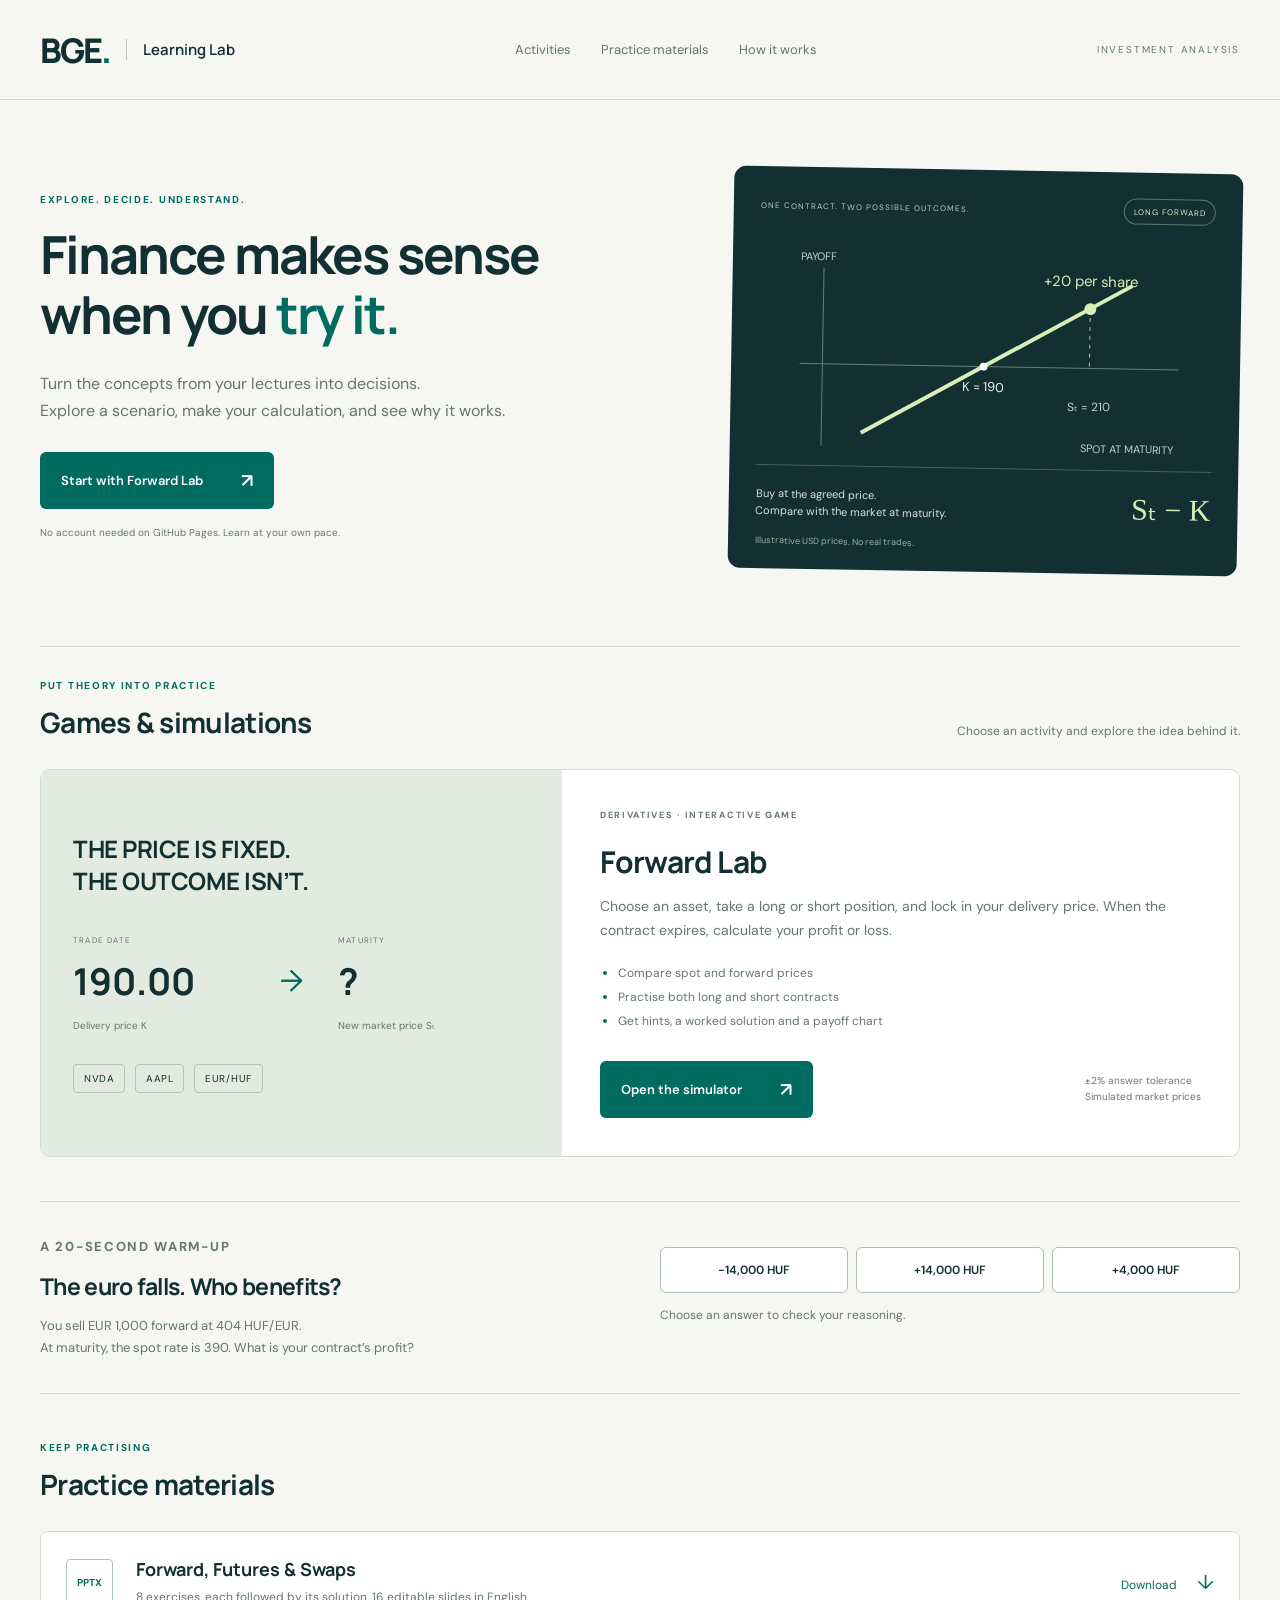
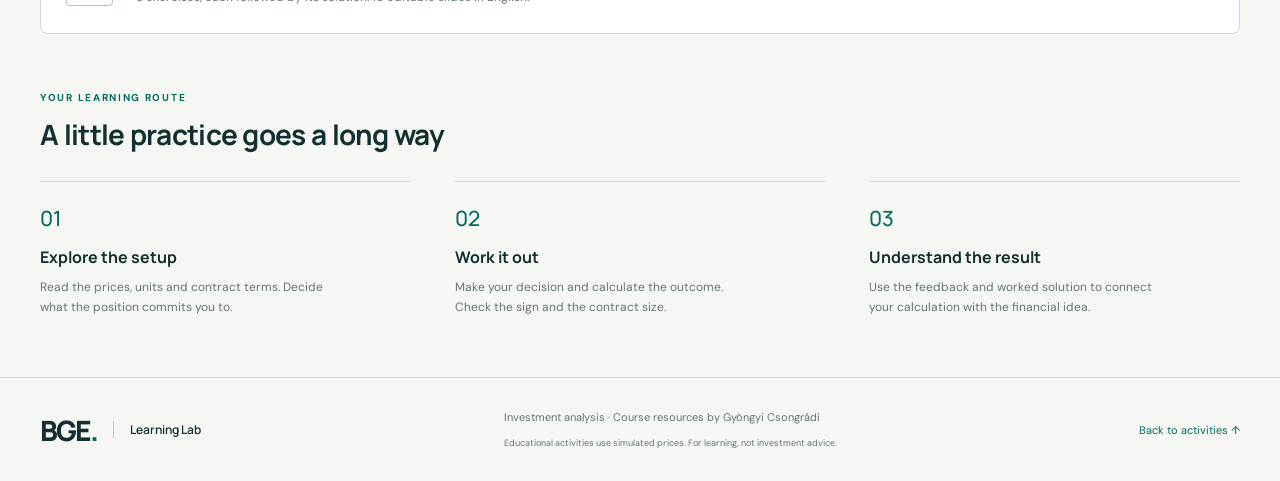
==== index.html @ b8fe4062 "Add files via upload" ====
<!doctype html><html lang="en"><head><meta charset="utf-8"><meta name="viewport" content="width=device-width,initial-scale=1"><title>BGE Learning Lab · Investment analysis</title><meta name="description" content="Interactive classroom games and practice materials for investment analysis. Explore forward contracts and check your understanding."><link rel="stylesheet" href="hub.css"></head><body><header><a href="./" class="brand" aria-label="BGE Learning Lab home"><span class="bge">BGE<span class="dot">.</span></span><span class="brand-name">Learning Lab</span></a><nav aria-label="Main navigation"><a href="#activities">Activities</a><a href="#materials">Practice materials</a><a href="#how">How it works</a></nav><span class="course">INVESTMENT ANALYSIS</span></header><main>
<section class="hero"><div class="hero-copy"><p class="eyebrow">EXPLORE. DECIDE. UNDERSTAND.</p><h1>Finance makes sense<br>when you <em>try it.</em></h1><p class="lead">Turn the concepts from your lectures into decisions.<br>Explore a scenario, make your calculation, and see why it works.</p><a class="button" href="forward-lab/">Start with Forward Lab <span aria-hidden="true">↗</span></a><p class="micro">No account needed on GitHub Pages. Learn at your own pace.</p></div><div class="hero-demo" aria-label="Example: long forward, delivery price 190 dollars, maturity spot 210 dollars, profit 20 dollars per share"><div class="demo-top"><span>ONE CONTRACT. TWO POSSIBLE OUTCOMES.</span><span class="demo-label">LONG FORWARD</span></div><svg viewBox="0 0 460 220" role="img" aria-label="Long forward payoff crosses zero at K equals 190 and becomes positive when the maturity spot exceeds K"><line x1="42" y1="122" x2="425" y2="122" stroke="#62817b" stroke-width="1"/><line x1="65" y1="25" x2="65" y2="205" stroke="#62817b" stroke-width="1"/><path d="M 105 191 L 377 38" fill="none" stroke="#d7efb6" stroke-width="4"/><line x1="335" y1="62" x2="335" y2="122" stroke="#a7c4b4" stroke-dasharray="4 5"/><circle cx="335" cy="62" r="6" fill="#d7efb6"/><circle cx="228" cy="122" r="4" fill="#fff"/><text x="228" y="147" text-anchor="middle" fill="#eaf2e9" font-size="13">K = 190</text><text x="335" y="165" text-anchor="middle" fill="#bed4cb" font-size="12">Sₜ = 210</text><text x="335" y="39" text-anchor="middle" fill="#d7efb6" font-size="15">+20 per share</text><text x="42" y="17" fill="#bed4cb" font-size="11">PAYOFF</text><text x="421" y="207" text-anchor="end" fill="#bed4cb" font-size="11">SPOT AT MATURITY</text></svg><div class="demo-bottom"><span>Buy at the agreed price.<br>Compare with the market at maturity.</span><strong>Sₜ − K</strong></div><p class="demo-foot">Illustrative USD prices. No real trades.</p></div></section>
<section id="activities" class="activities"><div class="section-heading"><div><p class="eyebrow">PUT THEORY INTO PRACTICE</p><h2>Games & simulations</h2></div><p>Choose an activity and explore the idea behind it.</p></div><article class="feature"><div class="feature-art"><div class="art-caption">THE PRICE IS FIXED.<br>THE OUTCOME ISN’T.</div><div class="prices"><div><span>TRADE DATE</span><b>190.00</b><small>Delivery price K</small></div><span class="price-arrow" aria-hidden="true">→</span><div><span>MATURITY</span><b>?</b><small>New market price Sₜ</small></div></div><div class="market-tags"><span>NVDA</span><span>AAPL</span><span>EUR/HUF</span></div></div><div class="feature-copy"><p class="eyebrow">DERIVATIVES · INTERACTIVE GAME</p><h3>Forward Lab</h3><p>Choose an asset, take a long or short position, and lock in your delivery price. When the contract expires, calculate your profit or loss.</p><ul><li>Compare spot and forward prices</li><li>Practise both long and short contracts</li><li>Get hints, a worked solution and a payoff chart</li></ul><div class="feature-end"><a class="button" href="forward-lab/">Open the simulator <span aria-hidden="true">↗</span></a><span class="tolerance">±2% answer tolerance<br>Simulated market prices</span></div></div></article></section>
<section class="quick-check" aria-labelledby="quick-title"><div><p class="eyebrow">A 20-SECOND WARM-UP</p><h2 id="quick-title">The euro falls. Who benefits?</h2><p>You sell EUR 1,000 forward at 404 HUF/EUR.<br>At maturity, the spot rate is 390. What is your contract’s profit?</p></div><div class="quiz"><div class="answers" role="group" aria-label="Choose the short forward profit"><button data-answer="wrong">−14,000 HUF</button><button data-answer="correct">+14,000 HUF</button><button data-answer="wrong">+4,000 HUF</button></div><p id="quiz-feedback" role="status" aria-live="polite">Choose an answer to check your reasoning.</p></div></section>
<section id="materials" class="materials"><div class="section-heading"><div><p class="eyebrow">KEEP PRACTISING</p><h2>Practice materials</h2></div></div><a class="resource" href="materials/Forward_Futures_Swaps_Practice_EN.pptx" download><span class="file-type">PPTX</span><div><h3>Forward, Futures & Swaps</h3><p>8 exercises, each followed by its solution. 16 editable slides in English.</p></div><span class="download">Download <span aria-hidden="true">↓</span></span></a></section>
<section id="how" class="how"><div class="section-heading"><div><p class="eyebrow">YOUR LEARNING ROUTE</p><h2>A little practice goes a long way</h2></div></div><div class="how-grid"><div><span>01</span><h3>Explore the setup</h3><p>Read the prices, units and contract terms. Decide what the position commits you to.</p></div><div><span>02</span><h3>Work it out</h3><p>Make your decision and calculate the outcome. Check the sign and the contract size.</p></div><div><span>03</span><h3>Understand the result</h3><p>Use the feedback and worked solution to connect your calculation with the financial idea.</p></div></div></section>
</main><footer><a class="brand" href="./"><span class="bge">BGE<span class="dot">.</span></span><span class="brand-name">Learning Lab</span></a><div><p>Investment analysis · Course resources by Gyöngyi Csongrádi</p><small>Educational activities use simulated prices. For learning, not investment advice.</small></div><a href="#activities">Back to activities ↑</a></footer><script src="hub.js"></script></body></html>
---- hub.css ----
@import url('https://fonts.googleapis.com/css2?family=DM+Sans:wght@400;500;600;700&family=Manrope:wght@400;500;600;700;800&display=swap');
:root{--paper:#f6f7f2;--ink:#122f32;--teal:#006b60;--line:#d3dcd2;--muted:#637671;--lime:#d7efb6}*{box-sizing:border-box}html{scroll-behavior:smooth;scroll-padding-top:30px}body{margin:0;background:var(--paper);font:15px 'DM Sans',Arial,sans-serif;color:var(--ink)}a{color:inherit}button{font:inherit;cursor:pointer}a:focus-visible,button:focus-visible{outline:3px solid #d79e36;outline-offset:5px}header,main,footer{max-width:1320px;margin:auto}header{display:flex;align-items:center;justify-content:space-between;height:100px;padding:0 40px;border-bottom:1px solid var(--line)}.brand{display:flex;align-items:center;gap:16px;text-decoration:none}.bge{font:800 34px Manrope,Arial;letter-spacing:-2px}.dot{color:var(--teal)}.brand-name{font:600 15px Manrope,Arial;border-left:1px solid #bdcbc1;padding-left:16px}nav{display:flex;gap:30px}nav a{text-decoration:none;color:var(--muted);font-size:13px}nav a:hover{color:var(--teal)}.course{font-size:10px;letter-spacing:1.8px;color:var(--muted)}main{padding:0 40px}.hero{display:grid;grid-template-columns:1.25fr 1fr;gap:55px;align-items:center;padding:70px 0 74px}.eyebrow{font-size:10px;font-weight:700;letter-spacing:1.7px;color:var(--teal);margin:0 0 16px}h1{font:700 clamp(36px,4.1vw,55px)/1.15 Manrope,Arial;letter-spacing:-2px;margin:0 0 25px}h1 em{font-style:normal;color:var(--teal)}p{line-height:1.7}.lead{font-size:16px;color:var(--muted);margin:0 0 28px}.button{display:inline-flex;justify-content:space-between;gap:38px;align-items:center;padding:16px 21px;border-radius:6px;background:var(--teal);color:#fff;text-decoration:none;font-size:13px;font-weight:600}.button:hover{background:#004d46}.button span{font-size:19px}.micro{font-size:10px;color:var(--muted);margin-top:15px}.hero-demo{background:var(--ink);color:white;border-radius:12px;padding:26px 27px 20px;transform:rotate(1deg)}.demo-top{display:flex;justify-content:space-between;gap:15px;font-size:8px;letter-spacing:1px;align-items:center;color:#b7cec2}.demo-label{border:1px solid #557b6a;border-radius:20px;padding:7px 9px;color:var(--lime);white-space:nowrap}.hero-demo svg{width:100%;display:block;margin:24px 0 4px;font-family:'DM Sans',Arial}.demo-bottom{display:flex;align-items:center;justify-content:space-between;border-top:1px solid #436260;padding-top:20px;color:#d6e3da;font-size:11px;line-height:1.6}.demo-bottom strong{font:500 30px Georgia;color:var(--lime)}.demo-foot{color:#94b4a7;font-size:9px;margin:13px 0 0}.activities{padding-top:30px;border-top:1px solid var(--line)}.section-heading{display:flex;justify-content:space-between;align-items:end;gap:30px;margin-bottom:28px}.section-heading .eyebrow{margin-bottom:9px}h2{font:700 28px Manrope,Arial;letter-spacing:-.7px;margin:0}.section-heading>p{font-size:12px;color:var(--muted);margin:0}.feature{display:grid;grid-template-columns:1fr 1.3fr;border:1px solid var(--line);background:white;border-radius:10px;overflow:hidden}.feature-art{background:#e3ebe1;padding:40px 32px;display:flex;flex-direction:column;justify-content:center;gap:30px}.art-caption{font:700 24px/1.35 Manrope,Arial;letter-spacing:-.5px}.prices{display:flex;align-items:center;justify-content:space-between;gap:15px}.prices div{flex:1}.prices div>span{font-size:8px;letter-spacing:1.2px;color:var(--muted)}.prices b{display:block;font:700 37px Manrope,Arial;margin:8px 0}.prices small{font-size:10px;color:var(--muted)}.price-arrow{font-size:30px;color:var(--teal);padding-right:20px}.market-tags{display:flex;gap:10px}.market-tags span{font-size:10px;border:1px solid #b1c6b7;padding:7px 10px;border-radius:4px;letter-spacing:.5px}.feature-copy{padding:38px}.feature-copy .eyebrow{font-size:9px}.feature h3{font:700 30px Manrope,Arial;letter-spacing:-.8px;margin:0 0 13px}.feature p{color:var(--muted);font-size:14px;margin:0 0 18px}.feature ul{padding-left:18px;font-size:12px;color:var(--muted);line-height:2}.feature li::marker{color:var(--teal)}.feature-end{display:flex;align-items:center;justify-content:space-between;gap:20px;margin-top:28px}.tolerance{font-size:10px;line-height:1.6;color:var(--muted)}.quick-check{display:grid;grid-template-columns:1fr 1fr;align-items:center;gap:40px;padding:34px 0;margin-top:44px;border-top:1px solid var(--line);border-bottom:1px solid var(--line)}.quick-check h2{font-size:23px}.quick-check .eyebrow{margin-bottom:12px}.quick-check p{font-size:13px;color:var(--muted);margin-bottom:0}.answers{display:flex;gap:8px}.answers button{flex:1;border:1px solid #aebfb3;background:white;color:var(--ink);border-radius:6px;padding:14px 8px;font-size:12px;font-weight:600;white-space:nowrap}.answers button:hover{border-color:var(--teal)}.answers button.correct{background:#d7efdf;border-color:var(--teal)}.answers button.wrong{background:#f7e6df;border-color:#ae5b43}#quiz-feedback{min-height:44px;font-size:12px}.materials{padding-top:45px}.resource{display:flex;align-items:center;gap:23px;background:white;border:1px solid var(--line);padding:25px;text-decoration:none;border-radius:8px}.resource:hover{border-color:var(--teal)}.file-type{font-size:10px;font-weight:bold;color:var(--teal);border:1px solid #a6c7b5;padding:16px 10px;border-radius:4px}.resource h3{font:700 18px Manrope,Arial;margin:0 0 6px}.resource p{font-size:12px;color:var(--muted);margin:0}.download{margin-left:auto;font-size:12px;white-space:nowrap;color:var(--teal)}.download span{font-size:20px;margin-left:17px}.how{padding:55px 0 60px}.how-grid{display:grid;grid-template-columns:repeat(3,1fr);gap:44px}.how-grid>div{border-top:1px solid var(--line);padding-top:22px}.how-grid span{font:500 21px Manrope,Arial;color:var(--teal)}.how-grid h3{font:700 16px Manrope,Arial;margin:14px 0 9px}.how-grid p{font-size:12px;color:var(--muted);margin:0;max-width:300px}footer{padding:30px 40px;border-top:1px solid var(--line);display:flex;align-items:center;justify-content:space-between;gap:25px}footer .bge{font-size:28px}footer .brand-name{font-size:12px}footer p{font-size:11px;margin:0 0 4px;color:var(--muted)}footer small{font-size:9px;color:var(--muted)}footer>a:last-child{font-size:11px;color:var(--teal);text-decoration:none;white-space:nowrap}@media(max-width:1000px){.course{display:none}.hero{gap:30px}.feature-copy{padding:27px}.feature-art{padding:30px 25px}.feature-end{flex-wrap:wrap}.hero-demo{padding:22px}.demo-top{font-size:7px}.quick-check{gap:25px}.answers{flex-wrap:wrap}.answers button{font-size:11px}footer .brand-name{display:none}}@media(max-width:700px){header{padding:0 22px;height:80px}.brand{gap:11px}.brand-name{font-size:12px;padding-left:11px}.bge{font-size:28px}nav{gap:17px}nav a{font-size:11px}nav a:last-child{display:none}main{padding:0 22px}.hero{grid-template-columns:1fr;padding:40px 0 45px;gap:30px}h1{font-size:40px}.lead{font-size:14px}.hero-demo{max-width:500px;transform:none}.section-heading{align-items:start;flex-direction:column;gap:12px}h2{font-size:25px}.feature{grid-template-columns:1fr}.feature-art{padding:28px;gap:24px}.art-caption{font-size:21px}.prices{max-width:320px}.feature-copy{padding:27px}.quick-check{grid-template-columns:1fr;gap:23px}.quick-check h2{font-size:23px}.answers button{font-size:12px}.resource{gap:15px;padding:20px}.resource h3{font-size:15px}.resource p{font-size:11px}.download{font-size:0}.download span{font-size:24px;margin:0}.how-grid{grid-template-columns:1fr;gap:25px}.how-grid p{max-width:100%}.how{padding:40px 0}footer{padding:25px 22px;flex-wrap:wrap}footer div{flex:1;min-width:180px}footer .brand{display:none}footer>a:last-child{margin-left:auto}}@media(prefers-reduced-motion:reduce){html{scroll-behavior:auto}}
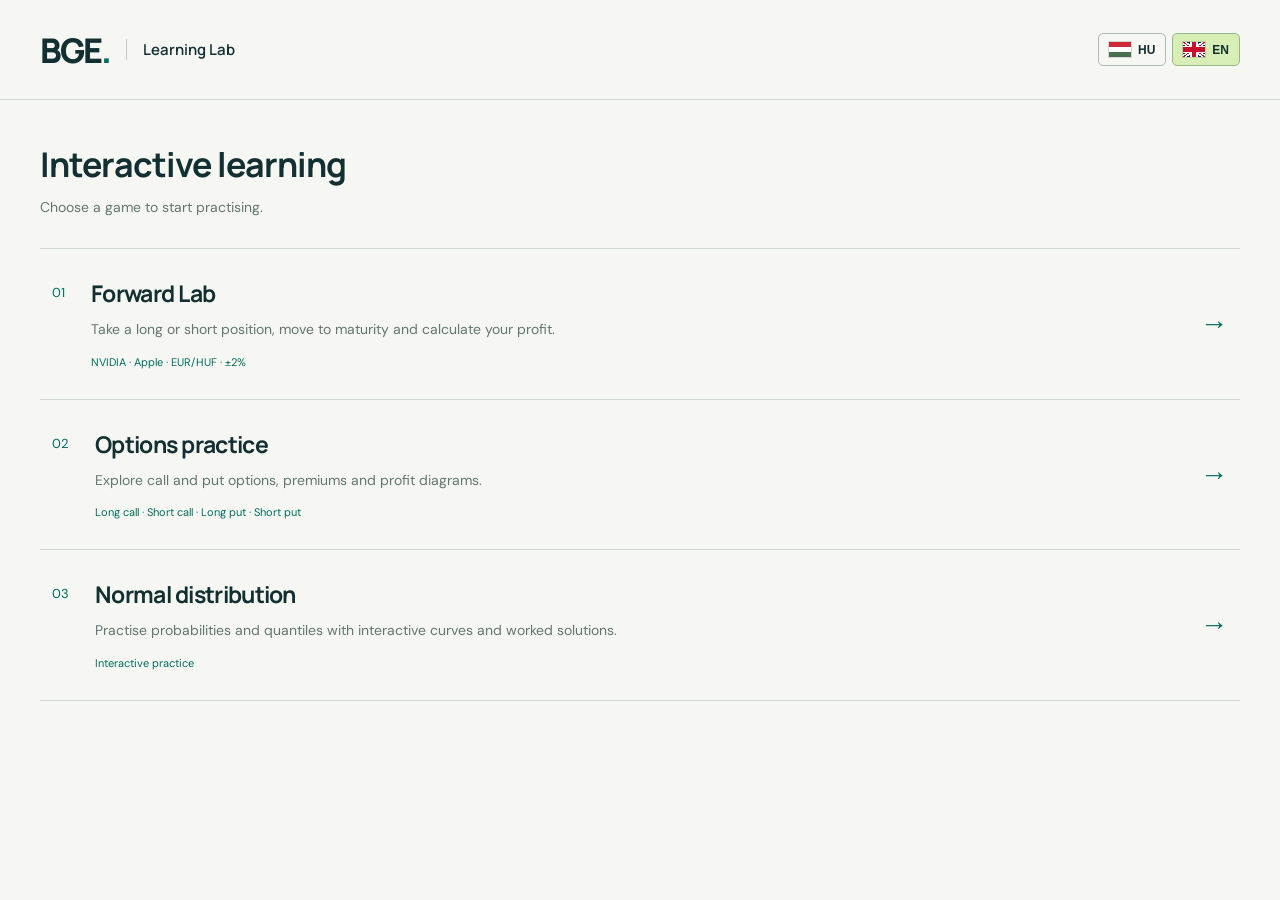
==== commit 28036237: "Add files via upload" ====
--- a/index.html
+++ b/index.html
@@ -1,7 +1 @@
-<!doctype html><html lang="en"><head><meta charset="utf-8"><meta name="viewport" content="width=device-width,initial-scale=1"><title>BGE Learning Lab · Investment analysis</title><meta name="description" content="Interactive classroom games and practice materials for investment analysis. Explore forward contracts and check your understanding."><link rel="stylesheet" href="hub.css"></head><body><header><a href="./" class="brand" aria-label="BGE Learning Lab home"><span class="bge">BGE<span class="dot">.</span></span><span class="brand-name">Learning Lab</span></a><nav aria-label="Main navigation"><a href="#activities">Activities</a><a href="#materials">Practice materials</a><a href="#how">How it works</a></nav><span class="course">INVESTMENT ANALYSIS</span></header><main>
-<section class="hero"><div class="hero-copy"><p class="eyebrow">EXPLORE. DECIDE. UNDERSTAND.</p><h1>Finance makes sense<br>when you <em>try it.</em></h1><p class="lead">Turn the concepts from your lectures into decisions.<br>Explore a scenario, make your calculation, and see why it works.</p><a class="button" href="forward-lab/">Start with Forward Lab <span aria-hidden="true">↗</span></a><p class="micro">No account needed on GitHub Pages. Learn at your own pace.</p></div><div class="hero-demo" aria-label="Example: long forward, delivery price 190 dollars, maturity spot 210 dollars, profit 20 dollars per share"><div class="demo-top"><span>ONE CONTRACT. TWO POSSIBLE OUTCOMES.</span><span class="demo-label">LONG FORWARD</span></div><svg viewBox="0 0 460 220" role="img" aria-label="Long forward payoff crosses zero at K equals 190 and becomes positive when the maturity spot exceeds K"><line x1="42" y1="122" x2="425" y2="122" stroke="#62817b" stroke-width="1"/><line x1="65" y1="25" x2="65" y2="205" stroke="#62817b" stroke-width="1"/><path d="M 105 191 L 377 38" fill="none" stroke="#d7efb6" stroke-width="4"/><line x1="335" y1="62" x2="335" y2="122" stroke="#a7c4b4" stroke-dasharray="4 5"/><circle cx="335" cy="62" r="6" fill="#d7efb6"/><circle cx="228" cy="122" r="4" fill="#fff"/><text x="228" y="147" text-anchor="middle" fill="#eaf2e9" font-size="13">K = 190</text><text x="335" y="165" text-anchor="middle" fill="#bed4cb" font-size="12">Sₜ = 210</text><text x="335" y="39" text-anchor="middle" fill="#d7efb6" font-size="15">+20 per share</text><text x="42" y="17" fill="#bed4cb" font-size="11">PAYOFF</text><text x="421" y="207" text-anchor="end" fill="#bed4cb" font-size="11">SPOT AT MATURITY</text></svg><div class="demo-bottom"><span>Buy at the agreed price.<br>Compare with the market at maturity.</span><strong>Sₜ − K</strong></div><p class="demo-foot">Illustrative USD prices. No real trades.</p></div></section>
-<section id="activities" class="activities"><div class="section-heading"><div><p class="eyebrow">PUT THEORY INTO PRACTICE</p><h2>Games & simulations</h2></div><p>Choose an activity and explore the idea behind it.</p></div><article class="feature"><div class="feature-art"><div class="art-caption">THE PRICE IS FIXED.<br>THE OUTCOME ISN’T.</div><div class="prices"><div><span>TRADE DATE</span><b>190.00</b><small>Delivery price K</small></div><span class="price-arrow" aria-hidden="true">→</span><div><span>MATURITY</span><b>?</b><small>New market price Sₜ</small></div></div><div class="market-tags"><span>NVDA</span><span>AAPL</span><span>EUR/HUF</span></div></div><div class="feature-copy"><p class="eyebrow">DERIVATIVES · INTERACTIVE GAME</p><h3>Forward Lab</h3><p>Choose an asset, take a long or short position, and lock in your delivery price. When the contract expires, calculate your profit or loss.</p><ul><li>Compare spot and forward prices</li><li>Practise both long and short contracts</li><li>Get hints, a worked solution and a payoff chart</li></ul><div class="feature-end"><a class="button" href="forward-lab/">Open the simulator <span aria-hidden="true">↗</span></a><span class="tolerance">±2% answer tolerance<br>Simulated market prices</span></div></div></article></section>
-<section class="quick-check" aria-labelledby="quick-title"><div><p class="eyebrow">A 20-SECOND WARM-UP</p><h2 id="quick-title">The euro falls. Who benefits?</h2><p>You sell EUR 1,000 forward at 404 HUF/EUR.<br>At maturity, the spot rate is 390. What is your contract’s profit?</p></div><div class="quiz"><div class="answers" role="group" aria-label="Choose the short forward profit"><button data-answer="wrong">−14,000 HUF</button><button data-answer="correct">+14,000 HUF</button><button data-answer="wrong">+4,000 HUF</button></div><p id="quiz-feedback" role="status" aria-live="polite">Choose an answer to check your reasoning.</p></div></section>
-<section id="materials" class="materials"><div class="section-heading"><div><p class="eyebrow">KEEP PRACTISING</p><h2>Practice materials</h2></div></div><a class="resource" href="materials/Forward_Futures_Swaps_Practice_EN.pptx" download><span class="file-type">PPTX</span><div><h3>Forward, Futures & Swaps</h3><p>8 exercises, each followed by its solution. 16 editable slides in English.</p></div><span class="download">Download <span aria-hidden="true">↓</span></span></a></section>
-<section id="how" class="how"><div class="section-heading"><div><p class="eyebrow">YOUR LEARNING ROUTE</p><h2>A little practice goes a long way</h2></div></div><div class="how-grid"><div><span>01</span><h3>Explore the setup</h3><p>Read the prices, units and contract terms. Decide what the position commits you to.</p></div><div><span>02</span><h3>Work it out</h3><p>Make your decision and calculate the outcome. Check the sign and the contract size.</p></div><div><span>03</span><h3>Understand the result</h3><p>Use the feedback and worked solution to connect your calculation with the financial idea.</p></div></div></section>
-</main><footer><a class="brand" href="./"><span class="bge">BGE<span class="dot">.</span></span><span class="brand-name">Learning Lab</span></a><div><p>Investment analysis · Course resources by Gyöngyi Csongrádi</p><small>Educational activities use simulated prices. For learning, not investment advice.</small></div><a href="#activities">Back to activities ↑</a></footer><script src="hub.js"></script></body></html>
+<!doctype html><html lang="en"><head><meta charset="utf-8"><meta name="viewport" content="width=device-width,initial-scale=1"><title>BGE Learning Lab</title><meta name="description" content="Interactive learning games / Interaktív gyakorlók"><link rel="stylesheet" href="hub.css"><link rel="stylesheet" href="language.css"></head><body><header><a href="./" class="brand"><span class="bge">BGE<span class="dot">.</span></span><span class="brand-name">Learning Lab</span></a><div class="language-picker" aria-label="Language"><button type="button" data-lang="hu" aria-label="Magyar"><span class="flag flag-hu" aria-hidden="true"></span>HU</button><button type="button" data-lang="en" aria-label="English"><span class="flag flag-gb" aria-hidden="true"></span>EN</button></div></header><main class="compact-home"><div class="section-heading"><div><h1>Interactive learning</h1><p>Choose a game to start practising.</p></div></div><section class="game-links" aria-label="Learning games"><a class="game-link" href="forward-lab/"><span class="game-number">01</span><div><h2>Forward Lab</h2><p>Take a long or short position, move to maturity and calculate your profit.</p><small>NVIDIA · Apple · EUR/HUF · ±2%</small></div><span class="open-arrow" aria-hidden="true">→</span></a><a class="game-link" href="options-lab/"><span class="game-number">02</span><div><h2>Options practice</h2><p>Explore call and put options, premiums and profit diagrams.</p><small>Long call · Short call · Long put · Short put</small></div><span class="open-arrow" aria-hidden="true">→</span></a><a class="game-link" href="normal-distribution/"><span class="game-number">03</span><div><h2>Normal distribution</h2><p>Practise probabilities and quantiles with interactive curves and worked solutions.</p><small>Interactive practice</small></div><span class="open-arrow" aria-hidden="true">→</span></a></section></main><script src="language.js"></script></body></html>
--- a/hub.css
+++ b/hub.css
@@ -1,2 +1,3 @@
 @import url('https://fonts.googleapis.com/css2?family=DM+Sans:wght@400;500;600;700&family=Manrope:wght@400;500;600;700;800&display=swap');
 :root{--paper:#f6f7f2;--ink:#122f32;--teal:#006b60;--line:#d3dcd2;--muted:#637671;--lime:#d7efb6}*{box-sizing:border-box}html{scroll-behavior:smooth;scroll-padding-top:30px}body{margin:0;background:var(--paper);font:15px 'DM Sans',Arial,sans-serif;color:var(--ink)}a{color:inherit}button{font:inherit;cursor:pointer}a:focus-visible,button:focus-visible{outline:3px solid #d79e36;outline-offset:5px}header,main,footer{max-width:1320px;margin:auto}header{display:flex;align-items:center;justify-content:space-between;height:100px;padding:0 40px;border-bottom:1px solid var(--line)}.brand{display:flex;align-items:center;gap:16px;text-decoration:none}.bge{font:800 34px Manrope,Arial;letter-spacing:-2px}.dot{color:var(--teal)}.brand-name{font:600 15px Manrope,Arial;border-left:1px solid #bdcbc1;padding-left:16px}nav{display:flex;gap:30px}nav a{text-decoration:none;color:var(--muted);font-size:13px}nav a:hover{color:var(--teal)}.course{font-size:10px;letter-spacing:1.8px;color:var(--muted)}main{padding:0 40px}.hero{display:grid;grid-template-columns:1.25fr 1fr;gap:55px;align-items:center;padding:70px 0 74px}.eyebrow{font-size:10px;font-weight:700;letter-spacing:1.7px;color:var(--teal);margin:0 0 16px}h1{font:700 clamp(36px,4.1vw,55px)/1.15 Manrope,Arial;letter-spacing:-2px;margin:0 0 25px}h1 em{font-style:normal;color:var(--teal)}p{line-height:1.7}.lead{font-size:16px;color:var(--muted);margin:0 0 28px}.button{display:inline-flex;justify-content:space-between;gap:38px;align-items:center;padding:16px 21px;border-radius:6px;background:var(--teal);color:#fff;text-decoration:none;font-size:13px;font-weight:600}.button:hover{background:#004d46}.button span{font-size:19px}.micro{font-size:10px;color:var(--muted);margin-top:15px}.hero-demo{background:var(--ink);color:white;border-radius:12px;padding:26px 27px 20px;transform:rotate(1deg)}.demo-top{display:flex;justify-content:space-between;gap:15px;font-size:8px;letter-spacing:1px;align-items:center;color:#b7cec2}.demo-label{border:1px solid #557b6a;border-radius:20px;padding:7px 9px;color:var(--lime);white-space:nowrap}.hero-demo svg{width:100%;display:block;margin:24px 0 4px;font-family:'DM Sans',Arial}.demo-bottom{display:flex;align-items:center;justify-content:space-between;border-top:1px solid #436260;padding-top:20px;color:#d6e3da;font-size:11px;line-height:1.6}.demo-bottom strong{font:500 30px Georgia;color:var(--lime)}.demo-foot{color:#94b4a7;font-size:9px;margin:13px 0 0}.activities{padding-top:30px;border-top:1px solid var(--line)}.section-heading{display:flex;justify-content:space-between;align-items:end;gap:30px;margin-bottom:28px}.section-heading .eyebrow{margin-bottom:9px}h2{font:700 28px Manrope,Arial;letter-spacing:-.7px;margin:0}.section-heading>p{font-size:12px;color:var(--muted);margin:0}.feature{display:grid;grid-template-columns:1fr 1.3fr;border:1px solid var(--line);background:white;border-radius:10px;overflow:hidden}.feature-art{background:#e3ebe1;padding:40px 32px;display:flex;flex-direction:column;justify-content:center;gap:30px}.art-caption{font:700 24px/1.35 Manrope,Arial;letter-spacing:-.5px}.prices{display:flex;align-items:center;justify-content:space-between;gap:15px}.prices div{flex:1}.prices div>span{font-size:8px;letter-spacing:1.2px;color:var(--muted)}.prices b{display:block;font:700 37px Manrope,Arial;margin:8px 0}.prices small{font-size:10px;color:var(--muted)}.price-arrow{font-size:30px;color:var(--teal);padding-right:20px}.market-tags{display:flex;gap:10px}.market-tags span{font-size:10px;border:1px solid #b1c6b7;padding:7px 10px;border-radius:4px;letter-spacing:.5px}.feature-copy{padding:38px}.feature-copy .eyebrow{font-size:9px}.feature h3{font:700 30px Manrope,Arial;letter-spacing:-.8px;margin:0 0 13px}.feature p{color:var(--muted);font-size:14px;margin:0 0 18px}.feature ul{padding-left:18px;font-size:12px;color:var(--muted);line-height:2}.feature li::marker{color:var(--teal)}.feature-end{display:flex;align-items:center;justify-content:space-between;gap:20px;margin-top:28px}.tolerance{font-size:10px;line-height:1.6;color:var(--muted)}.quick-check{display:grid;grid-template-columns:1fr 1fr;align-items:center;gap:40px;padding:34px 0;margin-top:44px;border-top:1px solid var(--line);border-bottom:1px solid var(--line)}.quick-check h2{font-size:23px}.quick-check .eyebrow{margin-bottom:12px}.quick-check p{font-size:13px;color:var(--muted);margin-bottom:0}.answers{display:flex;gap:8px}.answers button{flex:1;border:1px solid #aebfb3;background:white;color:var(--ink);border-radius:6px;padding:14px 8px;font-size:12px;font-weight:600;white-space:nowrap}.answers button:hover{border-color:var(--teal)}.answers button.correct{background:#d7efdf;border-color:var(--teal)}.answers button.wrong{background:#f7e6df;border-color:#ae5b43}#quiz-feedback{min-height:44px;font-size:12px}.materials{padding-top:45px}.resource{display:flex;align-items:center;gap:23px;background:white;border:1px solid var(--line);padding:25px;text-decoration:none;border-radius:8px}.resource:hover{border-color:var(--teal)}.file-type{font-size:10px;font-weight:bold;color:var(--teal);border:1px solid #a6c7b5;padding:16px 10px;border-radius:4px}.resource h3{font:700 18px Manrope,Arial;margin:0 0 6px}.resource p{font-size:12px;color:var(--muted);margin:0}.download{margin-left:auto;font-size:12px;white-space:nowrap;color:var(--teal)}.download span{font-size:20px;margin-left:17px}.how{padding:55px 0 60px}.how-grid{display:grid;grid-template-columns:repeat(3,1fr);gap:44px}.how-grid>div{border-top:1px solid var(--line);padding-top:22px}.how-grid span{font:500 21px Manrope,Arial;color:var(--teal)}.how-grid h3{font:700 16px Manrope,Arial;margin:14px 0 9px}.how-grid p{font-size:12px;color:var(--muted);margin:0;max-width:300px}footer{padding:30px 40px;border-top:1px solid var(--line);display:flex;align-items:center;justify-content:space-between;gap:25px}footer .bge{font-size:28px}footer .brand-name{font-size:12px}footer p{font-size:11px;margin:0 0 4px;color:var(--muted)}footer small{font-size:9px;color:var(--muted)}footer>a:last-child{font-size:11px;color:var(--teal);text-decoration:none;white-space:nowrap}@media(max-width:1000px){.course{display:none}.hero{gap:30px}.feature-copy{padding:27px}.feature-art{padding:30px 25px}.feature-end{flex-wrap:wrap}.hero-demo{padding:22px}.demo-top{font-size:7px}.quick-check{gap:25px}.answers{flex-wrap:wrap}.answers button{font-size:11px}footer .brand-name{display:none}}@media(max-width:700px){header{padding:0 22px;height:80px}.brand{gap:11px}.brand-name{font-size:12px;padding-left:11px}.bge{font-size:28px}nav{gap:17px}nav a{font-size:11px}nav a:last-child{display:none}main{padding:0 22px}.hero{grid-template-columns:1fr;padding:40px 0 45px;gap:30px}h1{font-size:40px}.lead{font-size:14px}.hero-demo{max-width:500px;transform:none}.section-heading{align-items:start;flex-direction:column;gap:12px}h2{font-size:25px}.feature{grid-template-columns:1fr}.feature-art{padding:28px;gap:24px}.art-caption{font-size:21px}.prices{max-width:320px}.feature-copy{padding:27px}.quick-check{grid-template-columns:1fr;gap:23px}.quick-check h2{font-size:23px}.answers button{font-size:12px}.resource{gap:15px;padding:20px}.resource h3{font-size:15px}.resource p{font-size:11px}.download{font-size:0}.download span{font-size:24px;margin:0}.how-grid{grid-template-columns:1fr;gap:25px}.how-grid p{max-width:100%}.how{padding:40px 0}footer{padding:25px 22px;flex-wrap:wrap}footer div{flex:1;min-width:180px}footer .brand{display:none}footer>a:last-child{margin-left:auto}}@media(prefers-reduced-motion:reduce){html{scroll-behavior:auto}}
+.compact-home{padding-top:45px;padding-bottom:55px}.compact-home h1{font-size:34px;letter-spacing:-1px;margin-bottom:12px}.compact-home .section-heading p{font-size:14px;color:var(--muted);margin:0}.game-links{border-top:1px solid var(--line)}.game-link{display:flex;align-items:center;gap:26px;text-decoration:none;border-bottom:1px solid var(--line);padding:28px 12px;transition:background .15s}.game-link:hover{background:#edf2e8}.game-number{font-size:13px;color:var(--teal);align-self:flex-start;margin-top:7px}.game-link>div{flex:1}.game-link h2{font-size:23px}.game-link p{font-size:14px;color:var(--muted);margin:9px 0}.game-link small{font-size:11px;color:var(--teal)}.open-arrow{font:28px Arial;color:var(--teal)}@media(max-width:700px){.compact-home{padding-top:30px}.compact-home h1{font-size:28px}.game-link{gap:15px;padding:24px 0}.game-link h2{font-size:21px}.game-link p{font-size:13px}}
--- a/language.css
+++ b/language.css
@@ -0,0 +1 @@
+.language-picker{display:flex;gap:6px;align-items:center;flex-shrink:0}.language-picker button{display:flex;align-items:center;gap:7px;padding:8px 10px;border:1px solid #a9bdb2;border-radius:5px;background:transparent;color:inherit;font:600 12px Arial;cursor:pointer}.language-picker button[aria-pressed="true"]{background:#d7efb6;color:#12302b;border-color:#96b98a}.flag{display:inline-block;width:22px;height:15px;box-shadow:0 0 0 1px #0002;flex-shrink:0}.flag-hu{background:linear-gradient(#ce2939 0 33.333%,white 33.333% 66.666%,#477050 66.666%)}.flag-gb{background-color:#012169;background-image:linear-gradient(90deg,transparent 40%,#c8102e 40% 60%,transparent 60%),linear-gradient(transparent 35%,#c8102e 35% 65%,transparent 65%),linear-gradient(90deg,transparent 33%,white 33% 67%,transparent 67%),linear-gradient(transparent 25%,white 25% 75%,transparent 75%),linear-gradient(34deg,transparent 42%,white 42% 48%,#c8102e 48% 52%,white 52% 58%,transparent 58%),linear-gradient(-34deg,transparent 42%,white 42% 48%,#c8102e 48% 52%,white 52% 58%,transparent 58%)}header .tag{display:none}@media(max-width:500px){.language-picker button{padding:7px}.language-picker{gap:4px}.brand-name{font-size:11px}.header-button{font-size:10px;padding:8px}.brand .mark{display:none}header{gap:10px}header .brand{font-size:17px}}
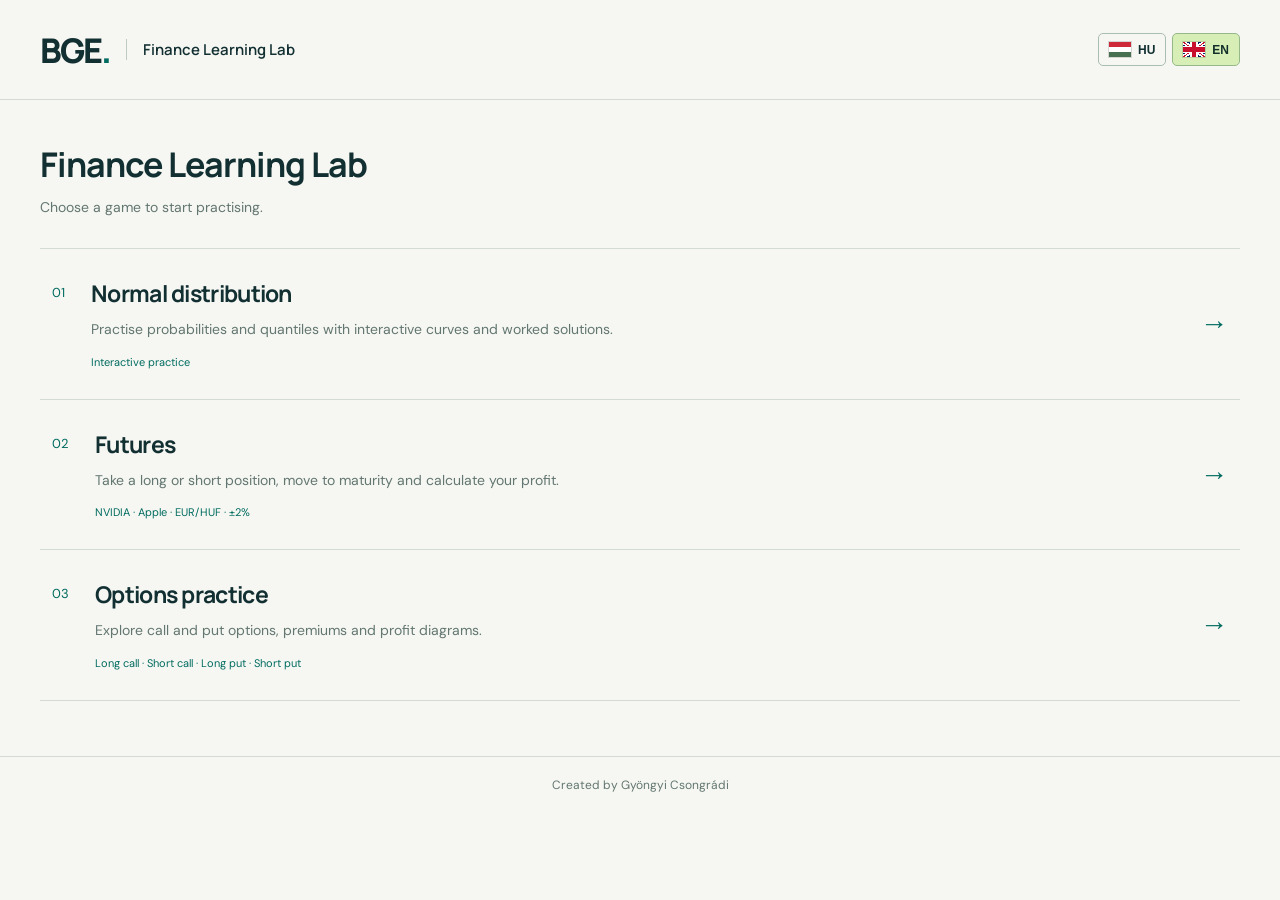
==== commit 1300b4e4: "Add files via upload" ====
--- a/index.html
+++ b/index.html
@@ -1 +1,13 @@
-<!doctype html><html lang="en"><head><meta charset="utf-8"><meta name="viewport" content="width=device-width,initial-scale=1"><title>BGE Learning Lab</title><meta name="description" content="Interactive learning games / Interaktív gyakorlók"><link rel="stylesheet" href="hub.css"><link rel="stylesheet" href="language.css"></head><body><header><a href="./" class="brand"><span class="bge">BGE<span class="dot">.</span></span><span class="brand-name">Learning Lab</span></a><div class="language-picker" aria-label="Language"><button type="button" data-lang="hu" aria-label="Magyar"><span class="flag flag-hu" aria-hidden="true"></span>HU</button><button type="button" data-lang="en" aria-label="English"><span class="flag flag-gb" aria-hidden="true"></span>EN</button></div></header><main class="compact-home"><div class="section-heading"><div><h1>Interactive learning</h1><p>Choose a game to start practising.</p></div></div><section class="game-links" aria-label="Learning games"><a class="game-link" href="forward-lab/"><span class="game-number">01</span><div><h2>Forward Lab</h2><p>Take a long or short position, move to maturity and calculate your profit.</p><small>NVIDIA · Apple · EUR/HUF · ±2%</small></div><span class="open-arrow" aria-hidden="true">→</span></a><a class="game-link" href="options-lab/"><span class="game-number">02</span><div><h2>Options practice</h2><p>Explore call and put options, premiums and profit diagrams.</p><small>Long call · Short call · Long put · Short put</small></div><span class="open-arrow" aria-hidden="true">→</span></a><a class="game-link" href="normal-distribution/"><span class="game-number">03</span><div><h2>Normal distribution</h2><p>Practise probabilities and quantiles with interactive curves and worked solutions.</p><small>Interactive practice</small></div><span class="open-arrow" aria-hidden="true">→</span></a></section></main><script src="language.js"></script></body></html>
+<!doctype html><html lang="en"><head><meta charset="utf-8"><meta name="viewport" content="width=device-width,initial-scale=1"><title>Pénzügy tanuló labor | Finance Learning Lab</title><meta name="description" content="Interactive learning games / Interaktív gyakorlók"><link rel="stylesheet" href="hub.css"><link rel="stylesheet" href="language.css"></head><body><header><a href="./" class="brand"><span class="bge">BGE<span class="dot">.</span></span><span class="brand-name" data-no-translate data-home-brand>Finance Learning Lab</span></a><div class="language-picker" aria-label="Language"><button type="button" data-lang="hu" aria-label="Magyar"><span class="flag flag-hu" aria-hidden="true"></span>HU</button><button type="button" data-lang="en" aria-label="English"><span class="flag flag-gb" aria-hidden="true"></span>EN</button></div></header><main class="compact-home"><div class="section-heading"><div><h1 data-no-translate data-home-title>Finance Learning Lab</h1><p>Choose a game to start practising.</p></div></div><section class="game-links" aria-label="Learning games"><a class="game-link" href="normal-distribution/"><span class="game-number">01</span><div><h2>Normal distribution</h2><p>Practise probabilities and quantiles with interactive curves and worked solutions.</p><small>Interactive practice</small></div><span class="open-arrow" aria-hidden="true">→</span></a><a class="game-link" href="forward-lab/"><span class="game-number">02</span><div><h2 data-no-translate>Futures</h2><p>Take a long or short position, move to maturity and calculate your profit.</p><small>NVIDIA · Apple · EUR/HUF · ±2%</small></div><span class="open-arrow" aria-hidden="true">→</span></a><a class="game-link" href="options-lab/"><span class="game-number">03</span><div><h2>Options practice</h2><p>Explore call and put options, premiums and profit diagrams.</p><small>Long call · Short call · Long put · Short put</small></div><span class="open-arrow" aria-hidden="true">→</span></a></section></main><footer style="display:flex;justify-content:center;padding:20px 24px;color:#637671;font-size:12px"><span data-no-translate data-home-owner>Created by Gyöngyi Csongrádi</span></footer><script src="language.js"></script>
+<script>
+(function(){
+  function updateHomeLanguage(){
+    var hu=window.BGELanguage&&window.BGELanguage.get()==='hu';
+    document.querySelector('[data-home-brand]').textContent=hu?'Pénzügy tanuló labor':'Finance Learning Lab';
+    document.querySelector('[data-home-title]').textContent=hu?'Pénzügy tanuló labor':'Finance Learning Lab';
+    document.querySelector('[data-home-owner]').textContent=hu?'Készítette: Csongrádi Gyöngyi':'Created by Gyöngyi Csongrádi';
+  }
+  window.addEventListener('bge-language',updateHomeLanguage);
+  updateHomeLanguage();
+})();
+</script></body></html>
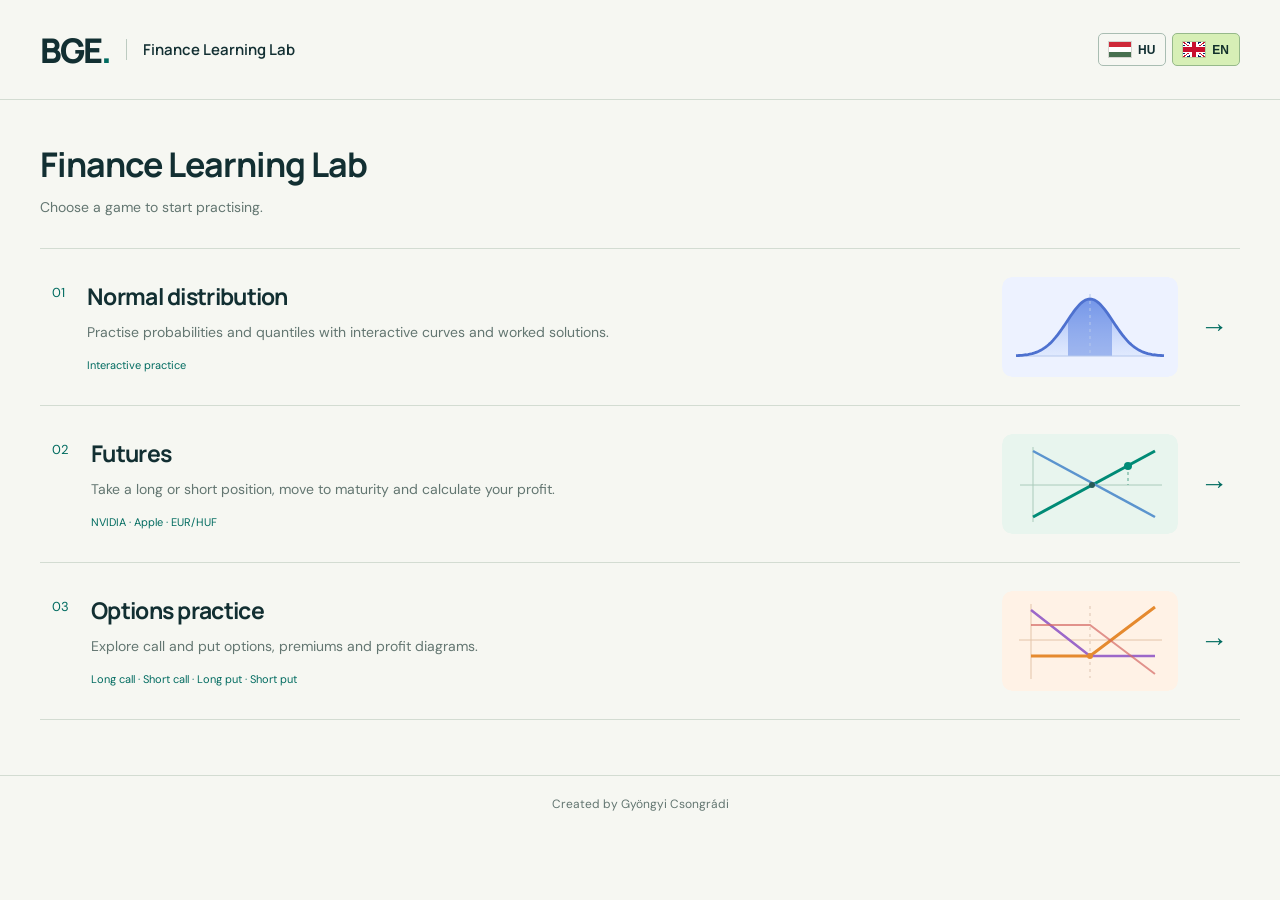
==== commit 7c512396: "Add files via upload" ====
--- a/index.html
+++ b/index.html
@@ -1,4 +1,9 @@
-<!doctype html><html lang="en"><head><meta charset="utf-8"><meta name="viewport" content="width=device-width,initial-scale=1"><title>Pénzügy tanuló labor | Finance Learning Lab</title><meta name="description" content="Interactive learning games / Interaktív gyakorlók"><link rel="stylesheet" href="hub.css"><link rel="stylesheet" href="language.css"></head><body><header><a href="./" class="brand"><span class="bge">BGE<span class="dot">.</span></span><span class="brand-name" data-no-translate data-home-brand>Finance Learning Lab</span></a><div class="language-picker" aria-label="Language"><button type="button" data-lang="hu" aria-label="Magyar"><span class="flag flag-hu" aria-hidden="true"></span>HU</button><button type="button" data-lang="en" aria-label="English"><span class="flag flag-gb" aria-hidden="true"></span>EN</button></div></header><main class="compact-home"><div class="section-heading"><div><h1 data-no-translate data-home-title>Finance Learning Lab</h1><p>Choose a game to start practising.</p></div></div><section class="game-links" aria-label="Learning games"><a class="game-link" href="normal-distribution/"><span class="game-number">01</span><div><h2>Normal distribution</h2><p>Practise probabilities and quantiles with interactive curves and worked solutions.</p><small>Interactive practice</small></div><span class="open-arrow" aria-hidden="true">→</span></a><a class="game-link" href="forward-lab/"><span class="game-number">02</span><div><h2 data-no-translate>Futures</h2><p>Take a long or short position, move to maturity and calculate your profit.</p><small>NVIDIA · Apple · EUR/HUF · ±2%</small></div><span class="open-arrow" aria-hidden="true">→</span></a><a class="game-link" href="options-lab/"><span class="game-number">03</span><div><h2>Options practice</h2><p>Explore call and put options, premiums and profit diagrams.</p><small>Long call · Short call · Long put · Short put</small></div><span class="open-arrow" aria-hidden="true">→</span></a></section></main><footer style="display:flex;justify-content:center;padding:20px 24px;color:#637671;font-size:12px"><span data-no-translate data-home-owner>Created by Gyöngyi Csongrádi</span></footer><script src="language.js"></script>
+<!doctype html><html lang="en"><head><meta charset="utf-8"><meta name="viewport" content="width=device-width,initial-scale=1"><title>Pénzügy tanuló labor | Finance Learning Lab</title><meta name="description" content="Interactive learning games / Interaktív gyakorlók"><link rel="stylesheet" href="hub.css"><link rel="stylesheet" href="language.css"><style>
+.game-illustration{width:176px;height:100px;flex:0 0 176px;border-radius:10px;overflow:hidden;display:block;margin-left:12px}
+.game-link{gap:22px}.game-link>div{min-width:0}
+@media(max-width:700px){.game-illustration{width:110px;height:72px;flex-basis:110px;margin-left:0}.game-link{gap:12px}.game-link .open-arrow{display:none}}
+@media(max-width:450px){.game-link{flex-wrap:wrap}.game-link>div{flex-basis:calc(100% - 40px)}.game-illustration{margin-left:30px;width:140px;height:80px;flex-basis:140px}}
+</style></head><body><header><a href="./" class="brand"><span class="bge">BGE<span class="dot">.</span></span><span class="brand-name" data-no-translate data-home-brand>Finance Learning Lab</span></a><div class="language-picker" aria-label="Language"><button type="button" data-lang="hu" aria-label="Magyar"><span class="flag flag-hu" aria-hidden="true"></span>HU</button><button type="button" data-lang="en" aria-label="English"><span class="flag flag-gb" aria-hidden="true"></span>EN</button></div></header><main class="compact-home"><div class="section-heading"><div><h1 data-no-translate data-home-title>Finance Learning Lab</h1><p>Choose a game to start practising.</p></div></div><section class="game-links" aria-label="Learning games"><a class="game-link" href="normal-distribution/"><span class="game-number">01</span><div><h2>Normal distribution</h2><p>Practise probabilities and quantiles with interactive curves and worked solutions.</p><small>Interactive practice</small></div><svg class="game-illustration" viewBox="0 0 176 100" aria-hidden="true" focusable="false"><defs><linearGradient id="normalFill" x1="0" y1="0" x2="0" y2="1"><stop stop-color="#7699ef" stop-opacity=".75"/><stop offset="1" stop-color="#c8d9fc" stop-opacity=".35"/></linearGradient><clipPath id="normalBand"><rect x="66" y="0" width="44" height="80"/></clipPath></defs><rect width="176" height="100" rx="10" fill="#edf2ff"/><path d="M 14.00 78.68 L 15.48 78.60 L 16.96 78.52 L 18.44 78.41 L 19.92 78.29 L 21.40 78.14 L 22.88 77.96 L 24.36 77.76 L 25.84 77.52 L 27.32 77.24 L 28.80 76.92 L 30.28 76.55 L 31.76 76.13 L 33.24 75.65 L 34.72 75.10 L 36.20 74.49 L 37.68 73.79 L 39.16 73.02 L 40.64 72.16 L 42.12 71.21 L 43.60 70.16 L 45.08 69.01 L 46.56 67.76 L 48.04 66.40 L 49.52 64.94 L 51.00 63.37 L 52.48 61.70 L 53.96 59.94 L 55.44 58.07 L 56.92 56.13 L 58.40 54.10 L 59.88 52.00 L 61.36 49.86 L 62.84 47.67 L 64.32 45.45 L 65.80 43.23 L 67.28 41.01 L 68.76 38.83 L 70.24 36.69 L 71.72 34.63 L 73.20 32.66 L 74.68 30.80 L 76.16 29.07 L 77.64 27.50 L 79.12 26.09 L 80.60 24.88 L 82.08 23.86 L 83.56 23.05 L 85.04 22.47 L 86.52 22.12 L 88.00 22.00 L 89.48 22.12 L 90.96 22.47 L 92.44 23.05 L 93.92 23.86 L 95.40 24.88 L 96.88 26.09 L 98.36 27.50 L 99.84 29.07 L 101.32 30.80 L 102.80 32.66 L 104.28 34.63 L 105.76 36.69 L 107.24 38.83 L 108.72 41.01 L 110.20 43.23 L 111.68 45.45 L 113.16 47.67 L 114.64 49.86 L 116.12 52.00 L 117.60 54.10 L 119.08 56.13 L 120.56 58.07 L 122.04 59.94 L 123.52 61.70 L 125.00 63.37 L 126.48 64.94 L 127.96 66.40 L 129.44 67.76 L 130.92 69.01 L 132.40 70.16 L 133.88 71.21 L 135.36 72.16 L 136.84 73.02 L 138.32 73.79 L 139.80 74.49 L 141.28 75.10 L 142.76 75.65 L 144.24 76.13 L 145.72 76.55 L 147.20 76.92 L 148.68 77.24 L 150.16 77.52 L 151.64 77.76 L 153.12 77.96 L 154.60 78.14 L 156.08 78.29 L 157.56 78.41 L 159.04 78.52 L 160.52 78.60 L 162.00 78.68 L 162 79 L 14 79 Z" fill="url(#normalFill)"/><path d="M 14.00 78.68 L 15.48 78.60 L 16.96 78.52 L 18.44 78.41 L 19.92 78.29 L 21.40 78.14 L 22.88 77.96 L 24.36 77.76 L 25.84 77.52 L 27.32 77.24 L 28.80 76.92 L 30.28 76.55 L 31.76 76.13 L 33.24 75.65 L 34.72 75.10 L 36.20 74.49 L 37.68 73.79 L 39.16 73.02 L 40.64 72.16 L 42.12 71.21 L 43.60 70.16 L 45.08 69.01 L 46.56 67.76 L 48.04 66.40 L 49.52 64.94 L 51.00 63.37 L 52.48 61.70 L 53.96 59.94 L 55.44 58.07 L 56.92 56.13 L 58.40 54.10 L 59.88 52.00 L 61.36 49.86 L 62.84 47.67 L 64.32 45.45 L 65.80 43.23 L 67.28 41.01 L 68.76 38.83 L 70.24 36.69 L 71.72 34.63 L 73.20 32.66 L 74.68 30.80 L 76.16 29.07 L 77.64 27.50 L 79.12 26.09 L 80.60 24.88 L 82.08 23.86 L 83.56 23.05 L 85.04 22.47 L 86.52 22.12 L 88.00 22.00 L 89.48 22.12 L 90.96 22.47 L 92.44 23.05 L 93.92 23.86 L 95.40 24.88 L 96.88 26.09 L 98.36 27.50 L 99.84 29.07 L 101.32 30.80 L 102.80 32.66 L 104.28 34.63 L 105.76 36.69 L 107.24 38.83 L 108.72 41.01 L 110.20 43.23 L 111.68 45.45 L 113.16 47.67 L 114.64 49.86 L 116.12 52.00 L 117.60 54.10 L 119.08 56.13 L 120.56 58.07 L 122.04 59.94 L 123.52 61.70 L 125.00 63.37 L 126.48 64.94 L 127.96 66.40 L 129.44 67.76 L 130.92 69.01 L 132.40 70.16 L 133.88 71.21 L 135.36 72.16 L 136.84 73.02 L 138.32 73.79 L 139.80 74.49 L 141.28 75.10 L 142.76 75.65 L 144.24 76.13 L 145.72 76.55 L 147.20 76.92 L 148.68 77.24 L 150.16 77.52 L 151.64 77.76 L 153.12 77.96 L 154.60 78.14 L 156.08 78.29 L 157.56 78.41 L 159.04 78.52 L 160.52 78.60 L 162.00 78.68 L 162 79 L 14 79 Z" fill="#4d76dc" opacity=".45" clip-path="url(#normalBand)"/><path d="M14 79 H162" stroke="#b5c8eb"/><path d="M88 17 V79" stroke="#b5c8eb" stroke-dasharray="3 4"/><path d="M 14.00 78.68 L 15.48 78.60 L 16.96 78.52 L 18.44 78.41 L 19.92 78.29 L 21.40 78.14 L 22.88 77.96 L 24.36 77.76 L 25.84 77.52 L 27.32 77.24 L 28.80 76.92 L 30.28 76.55 L 31.76 76.13 L 33.24 75.65 L 34.72 75.10 L 36.20 74.49 L 37.68 73.79 L 39.16 73.02 L 40.64 72.16 L 42.12 71.21 L 43.60 70.16 L 45.08 69.01 L 46.56 67.76 L 48.04 66.40 L 49.52 64.94 L 51.00 63.37 L 52.48 61.70 L 53.96 59.94 L 55.44 58.07 L 56.92 56.13 L 58.40 54.10 L 59.88 52.00 L 61.36 49.86 L 62.84 47.67 L 64.32 45.45 L 65.80 43.23 L 67.28 41.01 L 68.76 38.83 L 70.24 36.69 L 71.72 34.63 L 73.20 32.66 L 74.68 30.80 L 76.16 29.07 L 77.64 27.50 L 79.12 26.09 L 80.60 24.88 L 82.08 23.86 L 83.56 23.05 L 85.04 22.47 L 86.52 22.12 L 88.00 22.00 L 89.48 22.12 L 90.96 22.47 L 92.44 23.05 L 93.92 23.86 L 95.40 24.88 L 96.88 26.09 L 98.36 27.50 L 99.84 29.07 L 101.32 30.80 L 102.80 32.66 L 104.28 34.63 L 105.76 36.69 L 107.24 38.83 L 108.72 41.01 L 110.20 43.23 L 111.68 45.45 L 113.16 47.67 L 114.64 49.86 L 116.12 52.00 L 117.60 54.10 L 119.08 56.13 L 120.56 58.07 L 122.04 59.94 L 123.52 61.70 L 125.00 63.37 L 126.48 64.94 L 127.96 66.40 L 129.44 67.76 L 130.92 69.01 L 132.40 70.16 L 133.88 71.21 L 135.36 72.16 L 136.84 73.02 L 138.32 73.79 L 139.80 74.49 L 141.28 75.10 L 142.76 75.65 L 144.24 76.13 L 145.72 76.55 L 147.20 76.92 L 148.68 77.24 L 150.16 77.52 L 151.64 77.76 L 153.12 77.96 L 154.60 78.14 L 156.08 78.29 L 157.56 78.41 L 159.04 78.52 L 160.52 78.60 L 162.00 78.68" stroke="#4e71cf" stroke-width="2.8" fill="none"/></svg><span class="open-arrow" aria-hidden="true">→</span></a><a class="game-link" href="forward-lab/"><span class="game-number">02</span><div><h2 data-no-translate>Futures</h2><p>Take a long or short position, move to maturity and calculate your profit.</p><small>NVIDIA · Apple · EUR/HUF</small></div><svg class="game-illustration" viewBox="0 0 176 100" aria-hidden="true" focusable="false"><rect width="176" height="100" rx="10" fill="#e8f5ee"/><path d="M18 51 H160 M31 13 V88" stroke="#aacbbb"/><path d="M31 83 L153 17" stroke="#008b76" stroke-width="3" fill="none"/><path d="M31 17 L153 83" stroke="#5b94ce" stroke-width="2.5" fill="none"/><path d="M126 32 V51" stroke="#55a58c" stroke-dasharray="3 3"/><circle cx="126" cy="32" r="4" fill="#008b76"/><circle cx="90" cy="51" r="3" fill="#275b57"/></svg><span class="open-arrow" aria-hidden="true">→</span></a><a class="game-link" href="options-lab/"><span class="game-number">03</span><div><h2>Options practice</h2><p>Explore call and put options, premiums and profit diagrams.</p><small>Long call · Short call · Long put · Short put</small></div><svg class="game-illustration" viewBox="0 0 176 100" aria-hidden="true" focusable="false"><rect width="176" height="100" rx="10" fill="#fff2e6"/><path d="M17 49 H160 M29 13 V88" stroke="#e3c4a9"/><path d="M88 15 V87" stroke="#ddc4b1" stroke-dasharray="3 4"/><path d="M29 65 H88 L153 16" fill="none" stroke="#e58a2f" stroke-width="3"/><path d="M29 19 L88 65 H153" fill="none" stroke="#9c68c9" stroke-width="2.5"/><path d="M29 34 H88 L153 83" fill="none" stroke="#d56a65" stroke-width="2" opacity=".7"/><circle cx="88" cy="65" r="3" fill="#e58a2f"/></svg><span class="open-arrow" aria-hidden="true">→</span></a></section></main><footer style="display:flex;justify-content:center;padding:20px 24px;color:#637671;font-size:12px"><span data-no-translate data-home-owner>Created by Gyöngyi Csongrádi</span></footer><script src="language.js"></script>
 <script>
 (function(){
   function updateHomeLanguage(){
